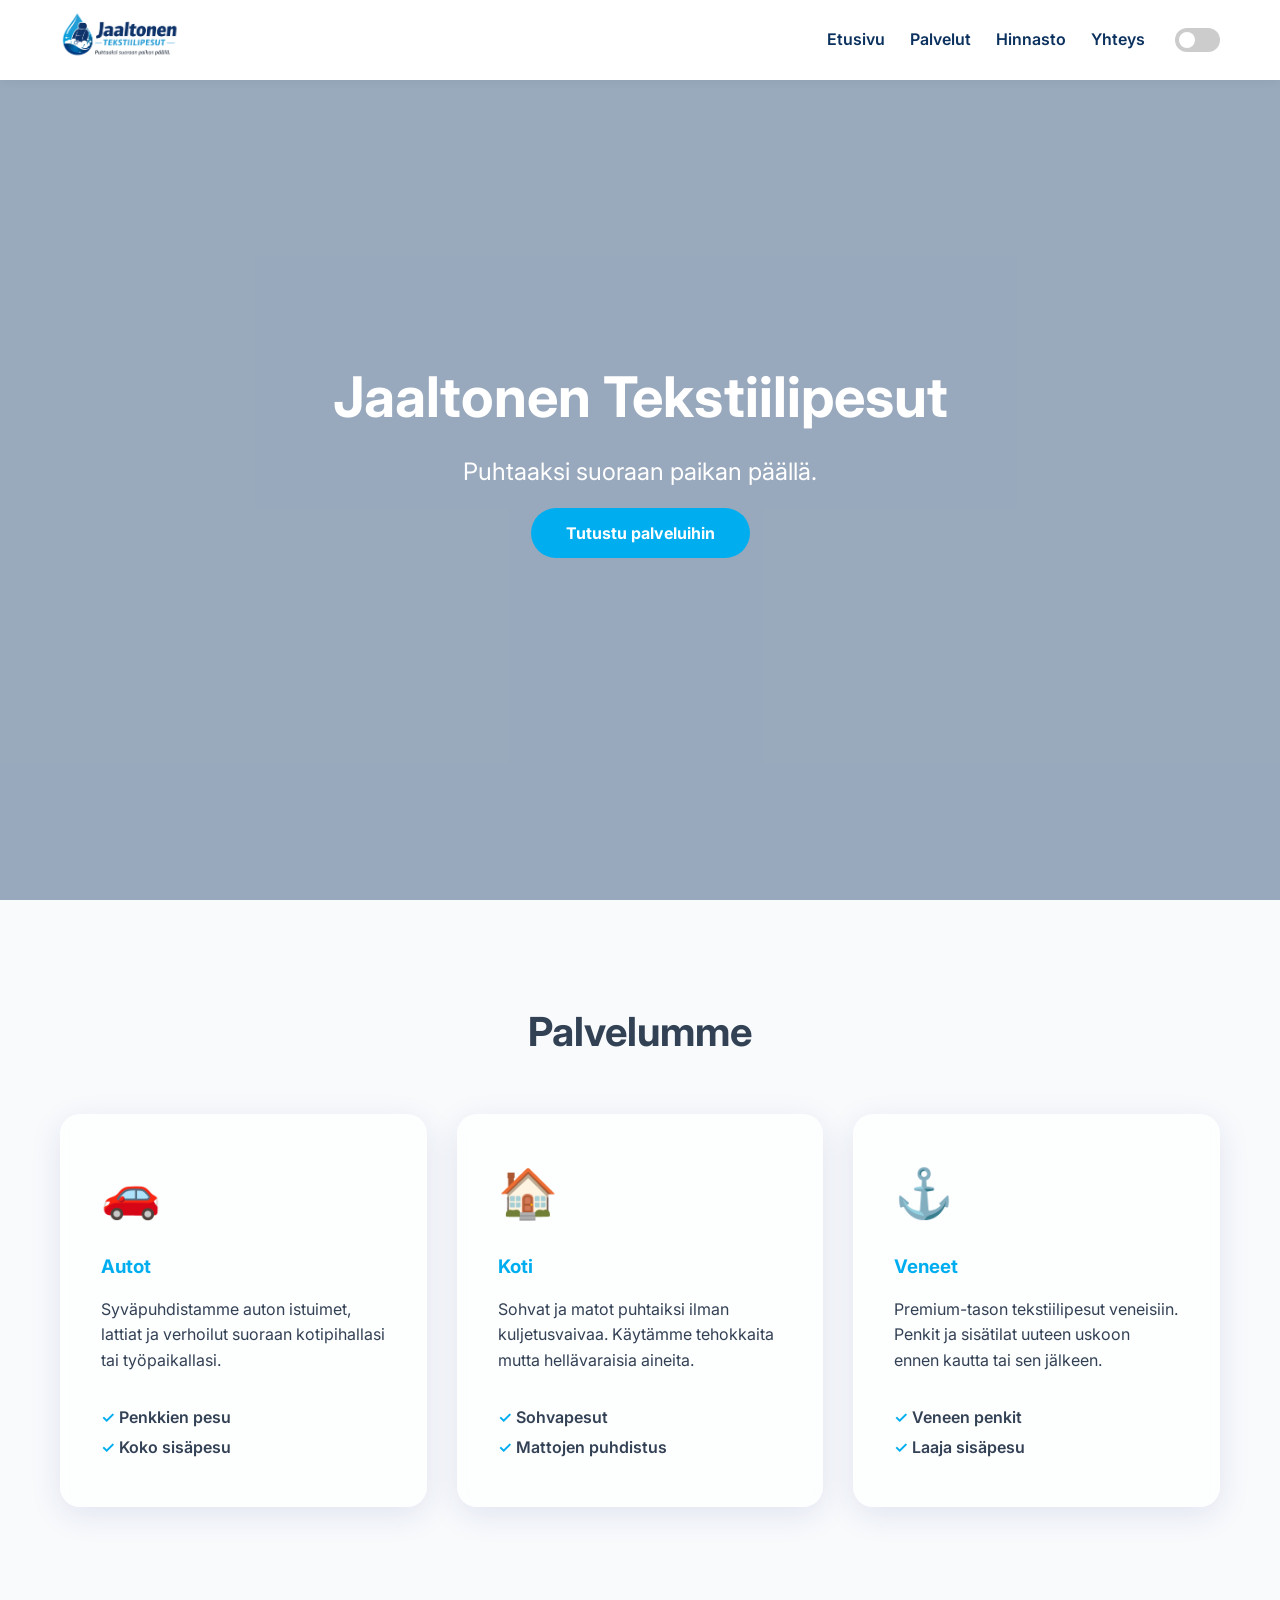
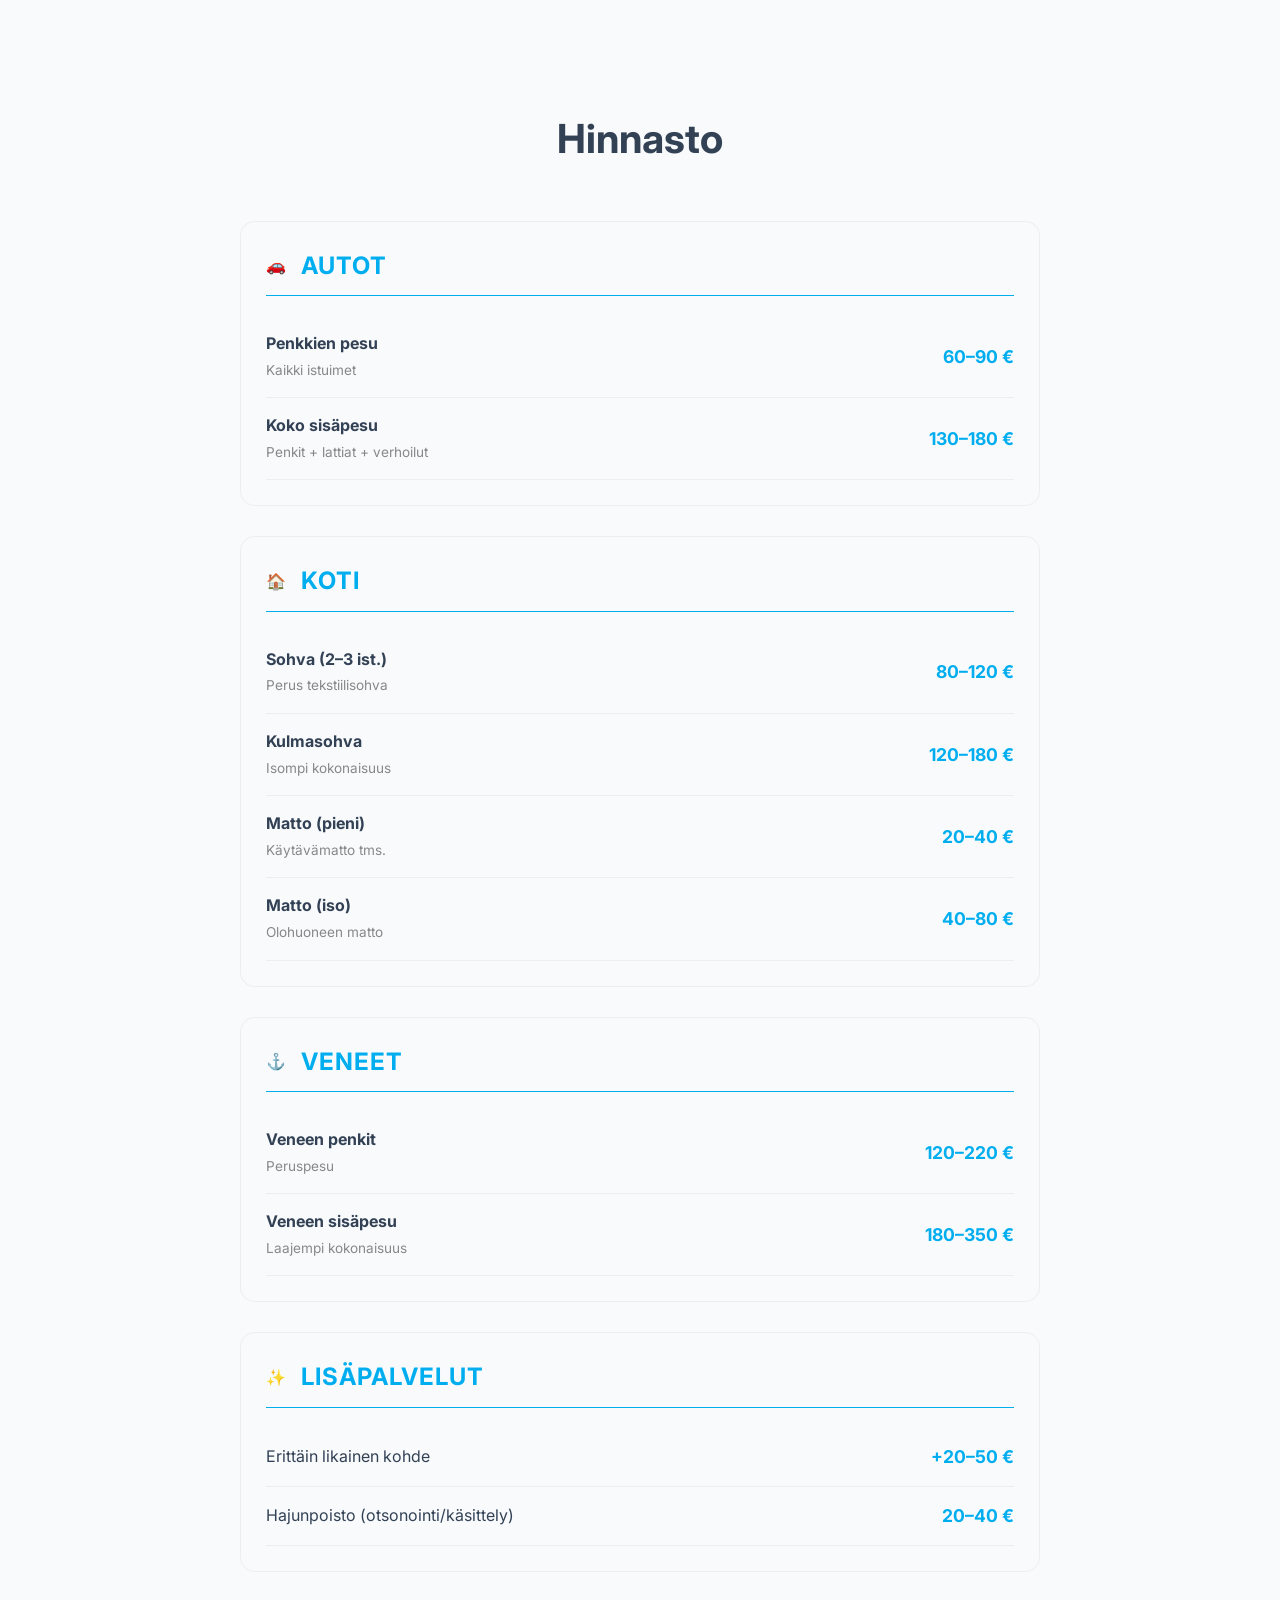
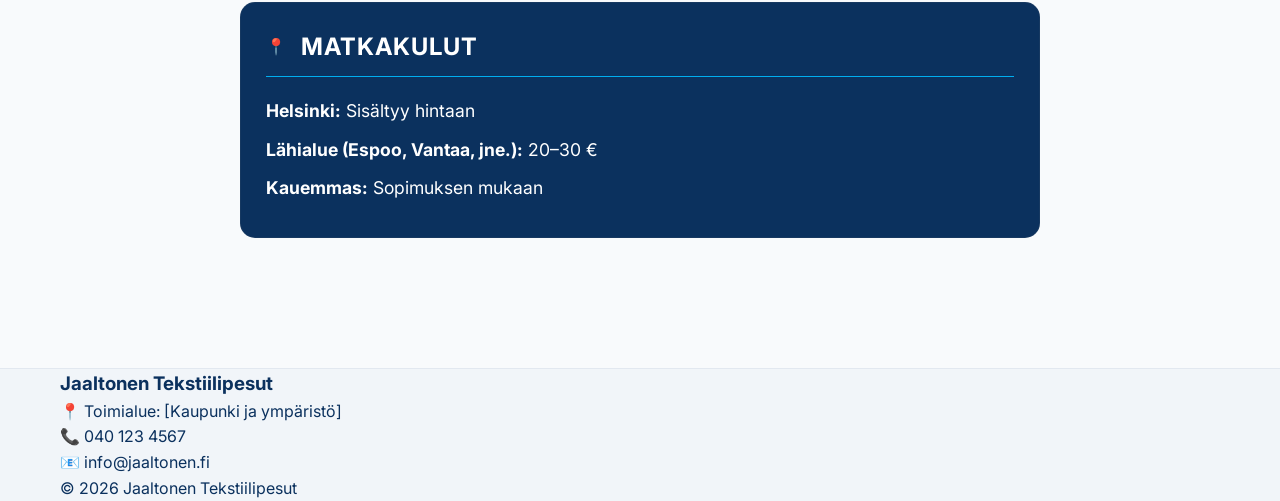
==== index.html @ d3b3a336 "First commit" ====
<!DOCTYPE html>
<html lang="fi">
<head>
    <meta charset="UTF-8">
    <meta name="viewport" content="width=device-width, initial-scale=1.0">
    <title>Jaaltonen Tekstiilipesut</title>
    <link rel="stylesheet" href="styles.css">
    <link id="theme-link" rel="stylesheet" href="light.css">
    <link href="https://fonts.googleapis.com/css2?family=Inter:wght@300;400;600;700&display=swap" rel="stylesheet">
</head>
<body>

    <header id="main-header">
        <nav class="container">
            <div class="logo">
                <img src="img/logo.png" alt="Logo">
            </div>
            
            <div class="nav-right">
                <ul class="nav-links" id="nav-menu">
                    <li><a href="#etusivu">Etusivu</a></li>
                    <li><a href="#palvelut">Palvelut</a></li>
                    <li><a href="#hinnasto">Hinnasto</a></li>
                    <li><a href="#yhteys">Yhteys</a></li>
                </ul>

                <div class="theme-switch-wrapper">
                    <label class="theme-switch" for="checkbox">
                        <input type="checkbox" id="checkbox" />
                        <div class="slider round"></div>
                    </label>
                </div>

                <div class="hamburger" id="hamburger">
                    <span></span>
                    <span></span>
                    <span></span>
                </div>
            </div>
        </nav>
    </header>

    <section id="etusivu" class="hero">
        <div class="hero-mask"></div>
        <div class="container hero-content">
            <h1>Jaaltonen Tekstiilipesut</h1>
            <p>Puhtaaksi suoraan paikan päällä.</p>
            <a href="#palvelut" class="cta-button">Tutustu palveluihin</a>
        </div>
    </section>

    <section id="palvelut" class="section-padding">
        <div class="container">
            <h2 class="section-title">Palvelumme</h2>
            <div class="card-grid">
                <div class="glass-card">
                    <div class="card-icon">🚗</div>
                    <h3>Autot</h3>
                    <p>Syväpuhdistamme auton istuimet, lattiat ja verhoilut suoraan kotipihallasi tai työpaikallasi.</p>
                    <ul class="card-list">
                        <li>Penkkien pesu</li>
                        <li>Koko sisäpesu</li>
                    </ul>
                </div>
                <div class="glass-card">
                    <div class="card-icon">🏠</div>
                    <h3>Koti</h3>
                    <p>Sohvat ja matot puhtaiksi ilman kuljetusvaivaa. Käytämme tehokkaita mutta hellävaraisia aineita.</p>
                    <ul class="card-list">
                        <li>Sohvapesut</li>
                        <li>Mattojen puhdistus</li>
                    </ul>
                </div>
                <div class="glass-card">
                    <div class="card-icon">⚓</div>
                    <h3>Veneet</h3>
                    <p>Premium-tason tekstiilipesut veneisiin. Penkit ja sisätilat uuteen uskoon ennen kautta tai sen jälkeen.</p>
                    <ul class="card-list">
                        <li>Veneen penkit</li>
                        <li>Laaja sisäpesu</li>
                    </ul>
                </div>
            </div>
        </div>
    </section>

    <section id="hinnasto" class="section-padding">
        <div class="container">
            <h2 class="section-title">Hinnasto</h2>
            
            <div class="price-list-vertical">
                
                <div class="price-section">
                    <div class="price-header">
                        <span class="icon">🚗</span>
                        <h3>Autot</h3>
                    </div>
                    <table class="full-width-table">
                        <tr>
                            <td><strong>Penkkien pesu</strong><br><small>Kaikki istuimet</small></td>
                            <td class="price">60–90 €</td>
                        </tr>
                        <tr>
                            <td><strong>Koko sisäpesu</strong><br><small>Penkit + lattiat + verhoilut</small></td>
                            <td class="price">130–180 €</td>
                        </tr>
                    </table>
                </div>

                <div class="price-section">
                    <div class="price-header">
                        <span class="icon">🏠</span>
                        <h3>Koti</h3>
                    </div>
                    <table class="full-width-table">
                        <tr>
                            <td><strong>Sohva (2–3 ist.)</strong><br><small>Perus tekstiilisohva</small></td>
                            <td class="price">80–120 €</td>
                        </tr>
                        <tr>
                            <td><strong>Kulmasohva</strong><br><small>Isompi kokonaisuus</small></td>
                            <td class="price">120–180 €</td>
                        </tr>
                        <tr>
                            <td><strong>Matto (pieni)</strong><br><small>Käytävämatto tms.</small></td>
                            <td class="price">20–40 €</td>
                        </tr>
                        <tr>
                            <td><strong>Matto (iso)</strong><br><small>Olohuoneen matto</small></td>
                            <td class="price">40–80 €</td>
                        </tr>
                    </table>
                </div>

                <div class="price-section">
                    <div class="price-header">
                        <span class="icon">⚓</span>
                        <h3>Veneet</h3>
                    </div>
                    <table class="full-width-table">
                        <tr>
                            <td><strong>Veneen penkit</strong><br><small>Peruspesu</small></td>
                            <td class="price">120–220 €</td>
                        </tr>
                        <tr>
                            <td><strong>Veneen sisäpesu</strong><br><small>Laajempi kokonaisuus</small></td>
                            <td class="price">180–350 €</td>
                        </tr>
                    </table>
                </div>

                <div class="price-section secondary">
                    <div class="price-header">
                        <span class="icon">✨</span>
                        <h3>Lisäpalvelut</h3>
                    </div>
                    <table class="full-width-table">
                        <tr>
                            <td>Erittäin likainen kohde</td>
                            <td class="price">+20–50 €</td>
                        </tr>
                        <tr>
                            <td>Hajunpoisto (otsonointi/käsittely)</td>
                            <td class="price">20–40 €</td>
                        </tr>
                    </table>
                </div>

                <div class="price-section travel-section">
                    <div class="price-header">
                        <span class="icon">📍</span>
                        <h3>Matkakulut</h3>
                    </div>
                    <div class="travel-details">
                        <p><strong>Helsinki:</strong> Sisältyy hintaan</p>
                        <p><strong>Lähialue (Espoo, Vantaa, jne.):</strong> 20–30 €</p>
                        <p><strong>Kauemmas:</strong> Sopimuksen mukaan</p>
                    </div>
                </div>

            </div>
        </div>
    </section>

    <footer id="yhteys">
        <div class="container footer-content">
            <div class="contact-info">
                <h3>Jaaltonen Tekstiilipesut</h3>
                <p>📍 Toimialue: [Kaupunki ja ympäristö]</p>
                <p>📞 040 123 4567</p>
                <p>📧 info@jaaltonen.fi</p>
            </div>
            <p class="copyright">&copy; 2026 Jaaltonen Tekstiilipesut</p>
        </div>
    </footer>

    <script src="script.js"></script>
</body>
</html>
---- styles.css ----
/* Perusasetukset */
:root {
    --primary-blue: #0b315e;
    --accent-blue: #00aeef;
    --transition: all 0.3s ease;
}

* { margin: 0; padding: 0; box-sizing: border-box; }
html { scroll-behavior: smooth; }
body { font-family: 'Inter', sans-serif; line-height: 1.6; }
.container { max-width: 1200px; margin: 0 auto; padding: 0 20px; }
.section-padding { padding: 100px 0; }
.section-title { text-align: center; font-size: 2.5rem; margin-bottom: 50px; }

/* Header & Nav */
header {
    height: 80px;
    width: 100%;
    position: fixed;
    top: 0;
    left: 0;
    z-index: 1000;
    display: flex;
    align-items: center;
    transition: var(--transition);
}

nav { display: flex; justify-content: space-between; align-items: center; width: 100%; }
.logo img { height: 50px; width: auto; }
.nav-right { display: flex; align-items: center; }

.nav-links { display: flex; list-style: none; margin-right: 30px; }
.nav-links li { margin-left: 25px; }
.nav-links a { text-decoration: none; font-weight: 600; transition: var(--transition); }

/* Hero */
.hero {
    height: 100vh;
    background: url('https://images.unsplash.com/photo-1527515637462-cff94eecc1ac?q=80&w=2070') no-repeat center center/cover;
    display: flex;
    align-items: center;
    justify-content: center;
    position: relative;
    color: white;
    text-align: center;
}

.hero-mask {
    position: absolute; top: 0; left: 0; width: 100%; height: 100%;
    background: rgba(11, 49, 94, 0.4); /* Kevyt sininen maski */
}

.hero-content { position: relative; z-index: 2; }
.hero-content h1 { font-size: 3.5rem; margin-bottom: 10px; }
.hero-content p { font-size: 1.5rem; margin-bottom: 30px; }

.cta-button {
    background: var(--accent-blue);
    color: white;
    padding: 15px 35px;
    text-decoration: none;
    border-radius: 50px;
    font-weight: bold;
    transition: var(--transition);
}

/* Palvelukortit (Lasi-efekti) */
.card-grid {
    display: grid;
    grid-template-columns: repeat(auto-fit, minmax(300px, 1fr));
    gap: 30px;
}

.glass-card {
    padding: 40px;
    border-radius: 20px;
    backdrop-filter: blur(10px);
    -webkit-backdrop-filter: blur(10px);
    border: 1px solid rgba(255, 255, 255, 0.2);
    transition: transform 0.3s ease;
}

.glass-card:hover { transform: translateY(-10px); }
.glass-card h3 { margin-bottom: 15px; color: var(--accent-blue); }

/* Palvelukorttien hienosäätö */
.card-icon {
    font-size: 3rem;
    margin-bottom: 20px;
}

.card-list {
    list-style: none;
    margin-top: 15px;
    padding-top: 15px;
    border-top: 1px solid rgba(255, 255, 255, 0.1);
}

.card-list li {
    font-weight: 600;
    margin-bottom: 5px;
}

.card-list li::before {
    content: "✓ ";
    color: var(--accent-blue);
}

/* Hinnasto */
.table-container { overflow-x: auto; }
.price-table { width: 100%; border-collapse: collapse; margin-top: 20px; }
.price-table th, .price-table td { padding: 20px; text-align: left; border-bottom: 1px solid rgba(0,0,0,0.1); }

/* Hinnaston pystysuuntainen asettelu */
.price-list-vertical {
    max-width: 800px; /* Pidetään lista sopivan kapeana lukemista varten */
    margin: 0 auto;
}

.price-section {
    background: rgba(255, 255, 255, 0.03);
    border-radius: 15px;
    padding: 25px;
    margin-bottom: 30px;
    border: 1px solid rgba(128, 128, 128, 0.1);
}

.price-header {
    display: flex;
    align-items: center;
    gap: 15px;
    margin-bottom: 20px;
    border-bottom: 1px solid var(--accent-blue);
    padding-bottom: 10px;
}

.price-header h3 {
    font-size: 1.5rem;
    color: var(--accent-blue);
    text-transform: uppercase;
    letter-spacing: 1px;
}

.full-width-table {
    width: 100%;
    border-collapse: collapse;
}

.full-width-table td {
    padding: 15px 0;
    border-bottom: 1px solid rgba(128, 128, 128, 0.1);
}

.full-width-table td small {
    color: #888;
    font-size: 0.85rem;
}

.price {
    text-align: right;
    font-weight: 700;
    font-size: 1.1rem;
    white-space: nowrap;
    color: var(--accent-blue);
}

/* Erityishuomiot */
.travel-section {
    background: var(--primary-blue);
    color: white;
}

.travel-section h3 {
    color: white;
    border-bottom-color: white;
}

.travel-details p {
    margin: 10px 0;
    font-size: 1.1rem;
}

/* Teemakohtaiset korjaukset dark.css/light.css varten */
/* Varmista että vaaleassa teemassa teksti on tummaa */

/* Matkakulut boxi */
.travel-costs {
    background: var(--primary-blue);
    color: white;
    padding: 30px;
    border-radius: 15px;
    text-align: center;
}

.travel-grid {
    display: flex;
    justify-content: center;
    gap: 40px;
    flex-wrap: wrap;
    margin-top: 20px;
}

.travel-item {
    background: rgba(255, 255, 255, 0.1);
    padding: 10px 20px;
    border-radius: 50px;
    font-size: 0.9rem;
}

/* Theme Switcher (Liukunappi) */
.theme-switch-wrapper { display: flex; align-items: center; }
.theme-switch { display: inline-block; height: 24px; position: relative; width: 45px; }
.theme-switch input { display: none; }
.slider { background-color: #ccc; bottom: 0; cursor: pointer; left: 0; position: absolute; right: 0; top: 0; transition: .4s; border-radius: 34px; }
.slider:before { background-color: #fff; bottom: 4px; content: ""; height: 16px; left: 4px; position: absolute; transition: .4s; width: 16px; border-radius: 50%; }
input:checked + .slider { background-color: var(--accent-blue); }
input:checked + .slider:before { transform: translateX(21px); }

/* Mobiili */
.hamburger { display: none; cursor: pointer; flex-direction: column; gap: 6px; }
.hamburger span { width: 30px; height: 3px; background: currentColor; border-radius: 10px; }

@media (max-width: 768px) {
    .hamburger { display: flex; }
    .nav-links {
        position: fixed; top: 80px; left: -100%; flex-direction: column;
        width: 100%; height: calc(100vh - 80px); text-align: center;
        padding-top: 50px; transition: 0.4s;
    }
    .nav-links.active { left: 0; }
    .nav-links li { margin: 20px 0; }
}

/* Responsiivisuus taulukolle */
@media (max-width: 480px) {
    .price-table td {
        font-size: 0.85rem;
        padding: 10px 5px;
    }
}
---- light.css ----
header { background-color: #ffffff; box-shadow: 0 2px 10px rgba(0,0,0,0.05); }
.nav-links a { color: #0b315e; }
body { background-color: #f8fafc; color: #334155; }
.glass-card { background: rgba(255, 255, 255, 0.7); box-shadow: 0 8px 32px rgba(31, 38, 135, 0.1); }
.price-table th { background-color: #0b315e; color: white; }
footer { background: #f1f5f9; color: #0b315e; border-top: 1px solid #e2e8f0; }
@media (max-width: 768px) { .nav-links { background: #ffffff; } }
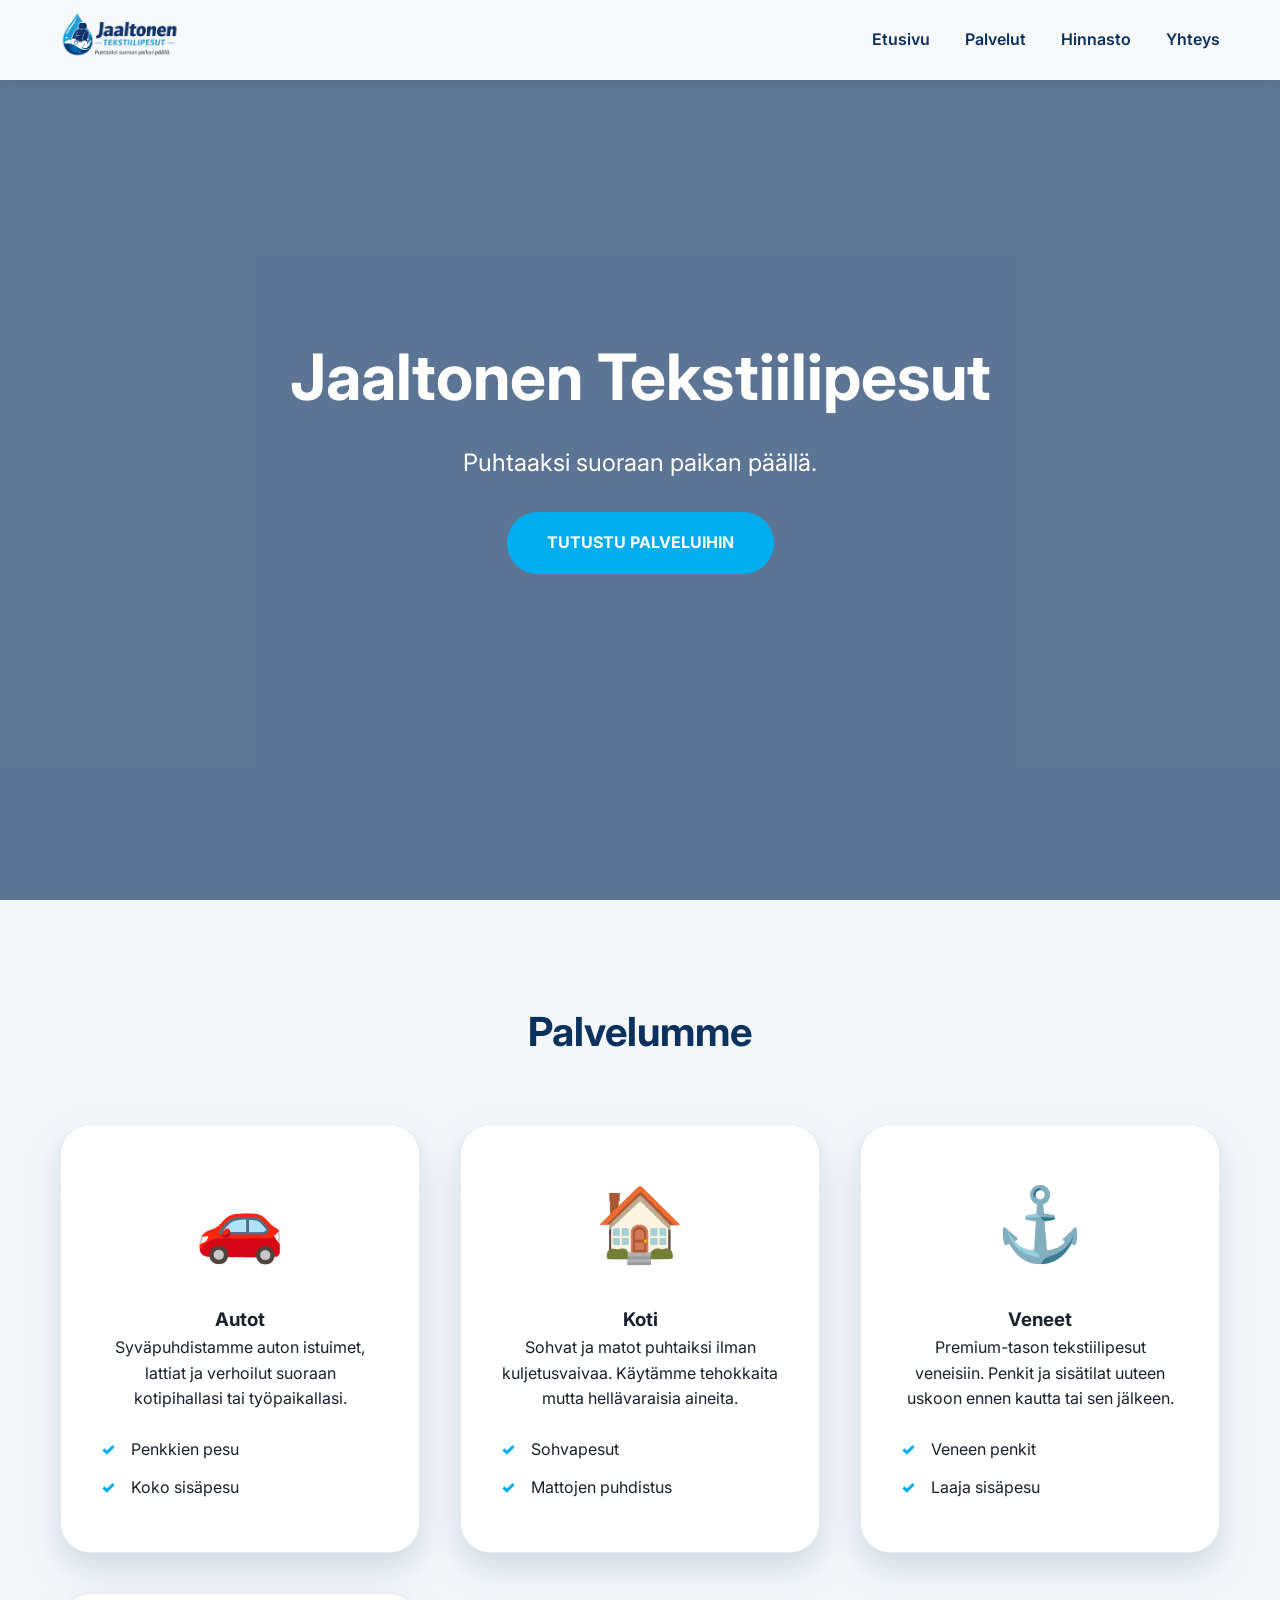
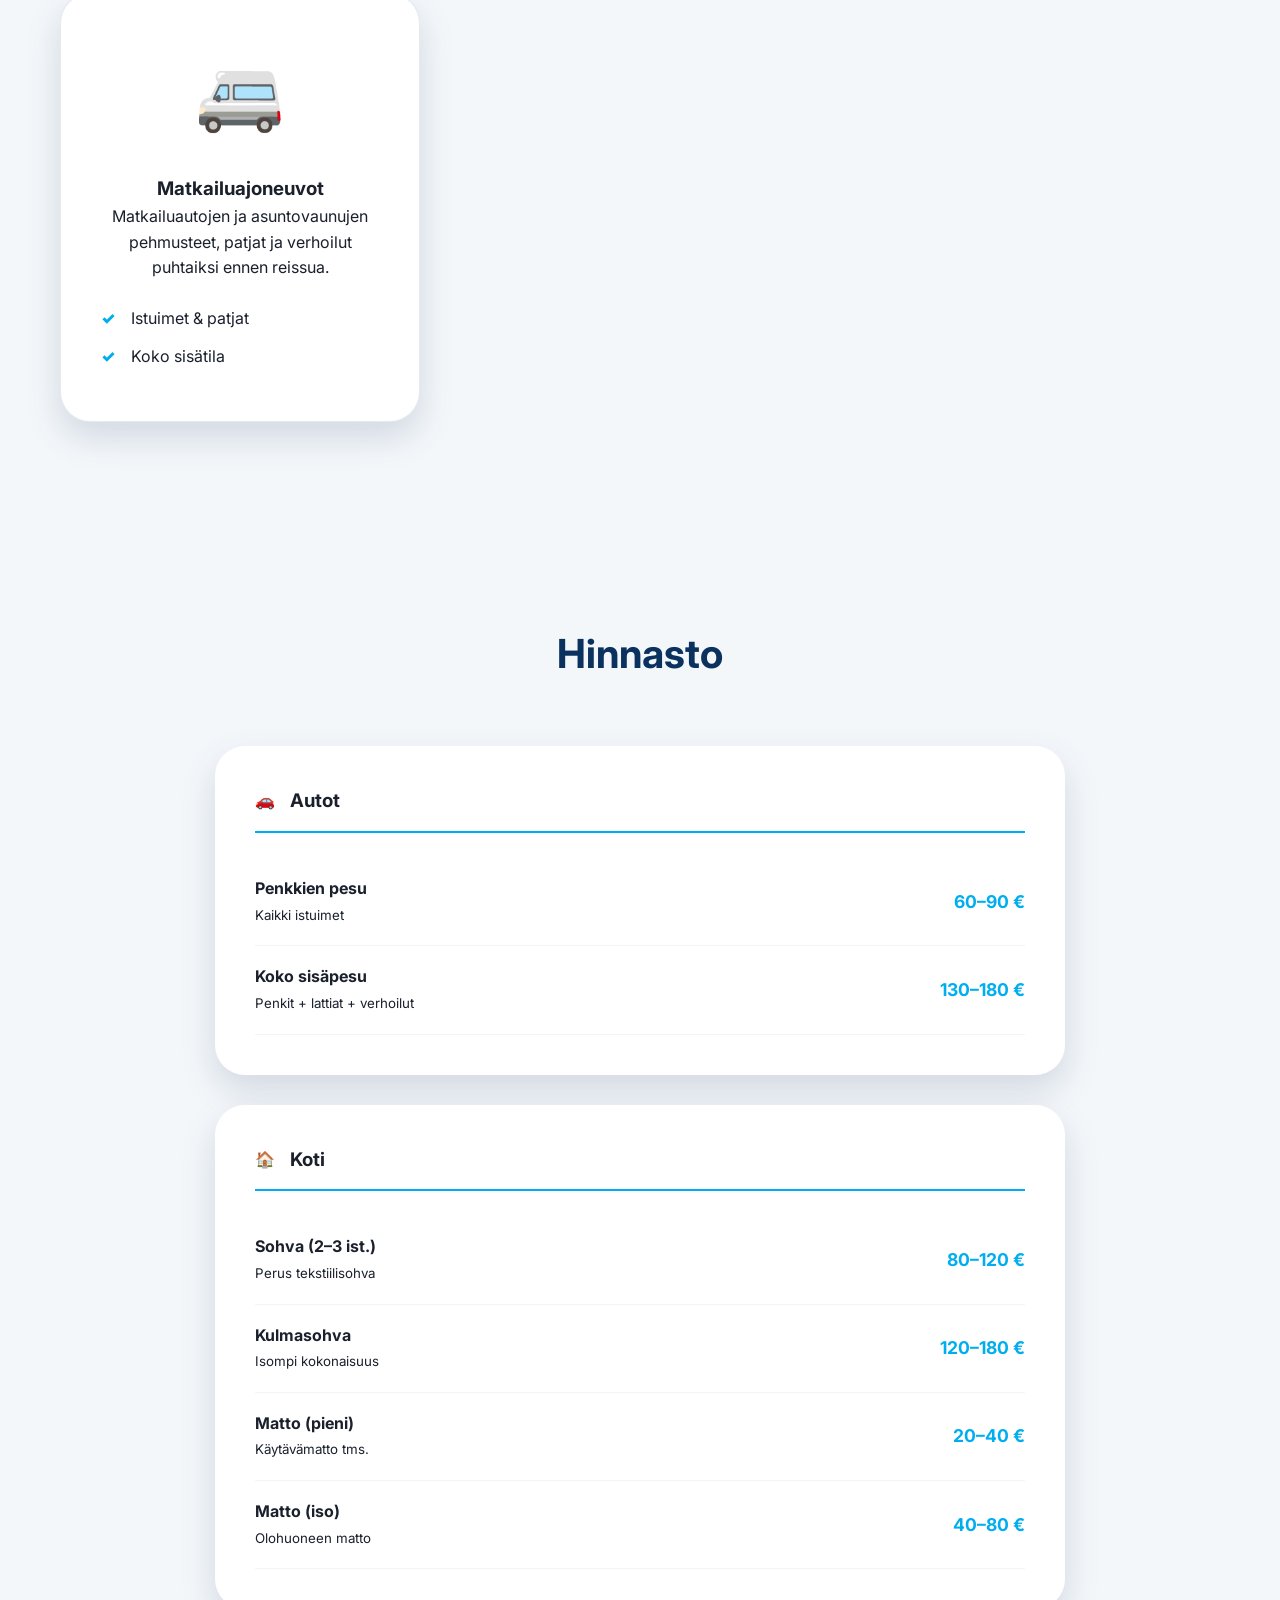
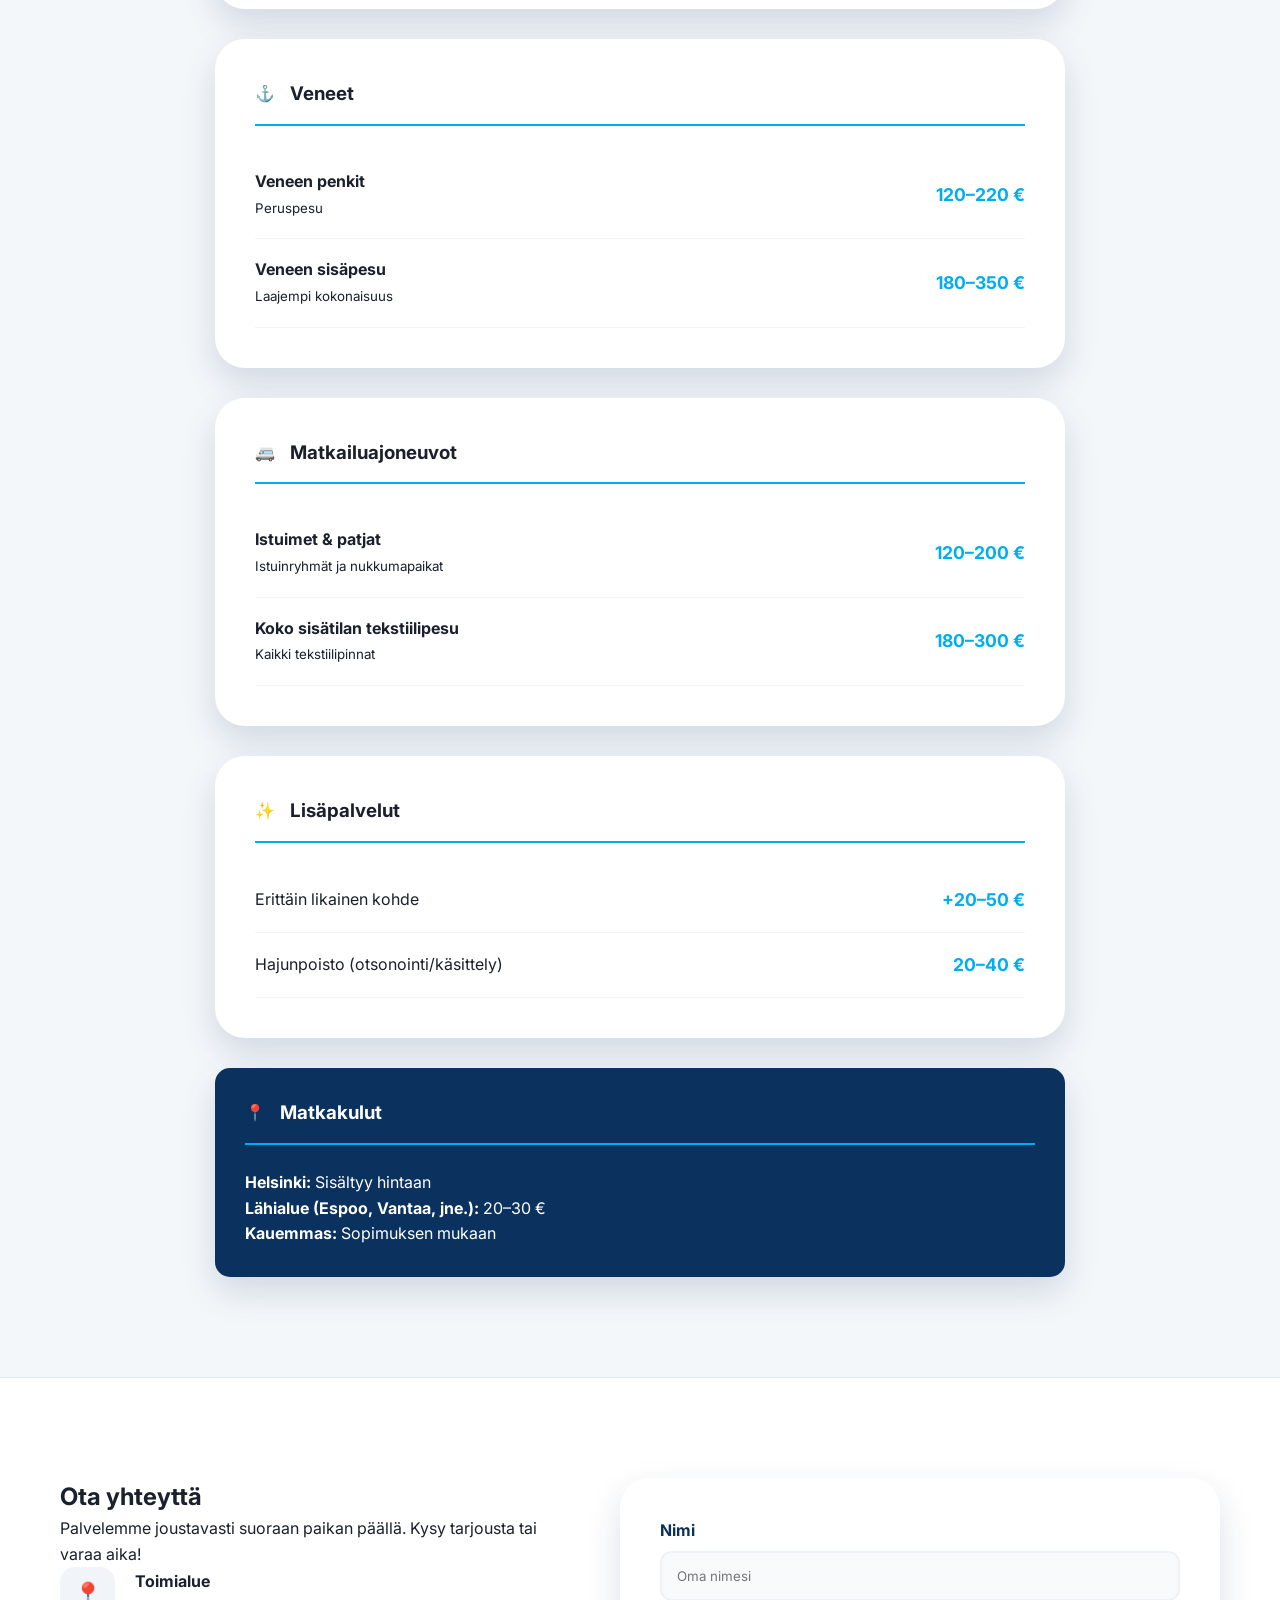
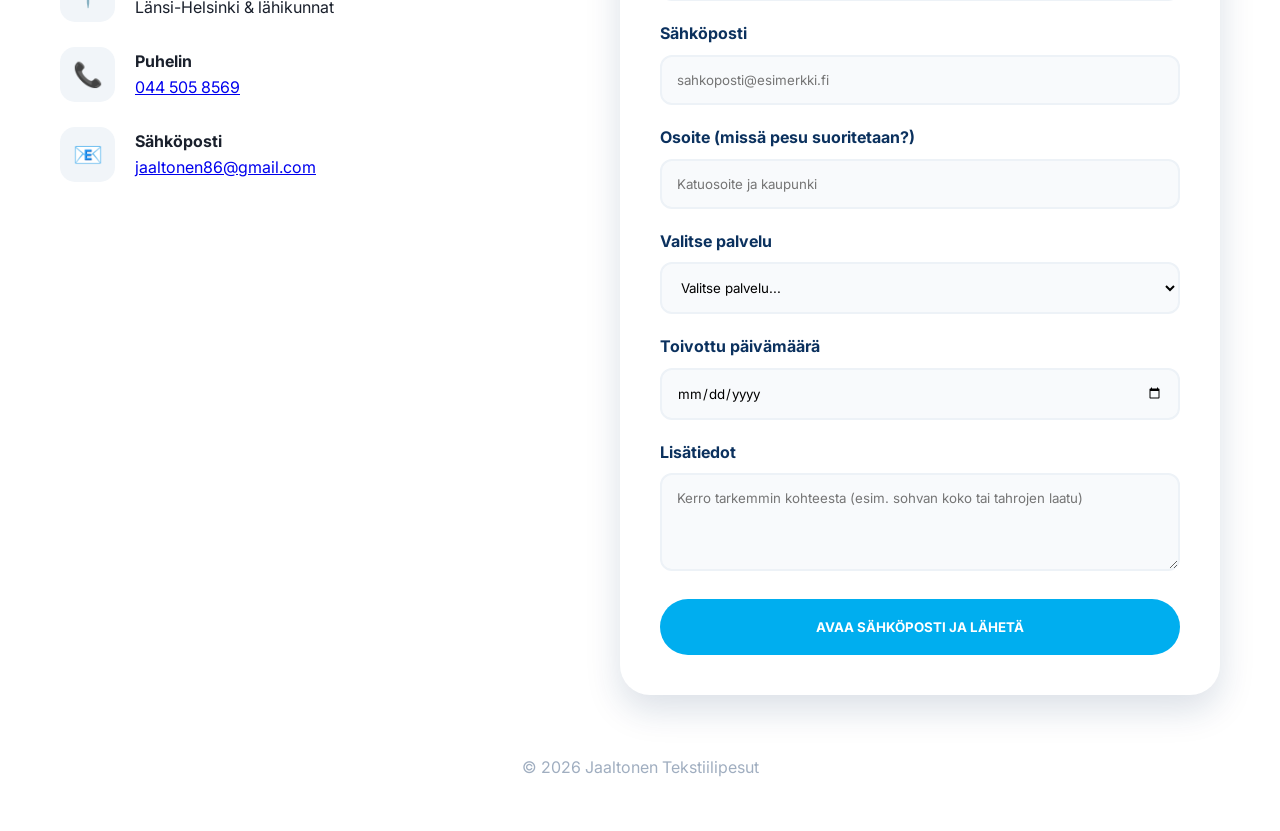
==== commit df324c25: "Second push" ====
--- a/index.html
+++ b/index.html
@@ -24,12 +24,12 @@
                     <li><a href="#yhteys">Yhteys</a></li>
                 </ul>
 
-                <div class="theme-switch-wrapper">
+                <!-- <div class="theme-switch-wrapper">
                     <label class="theme-switch" for="checkbox">
                         <input type="checkbox" id="checkbox" />
                         <div class="slider round"></div>
                     </label>
-                </div>
+                </div> -->
 
                 <div class="hamburger" id="hamburger">
                     <span></span>
@@ -80,6 +80,15 @@
                         <li>Laaja sisäpesu</li>
                     </ul>
                 </div>
+                <div class="glass-card">
+                    <div class="card-icon">🚐</div>
+                    <h3>Matkailuajoneuvot</h3>
+                    <p>Matkailuautojen ja asuntovaunujen pehmusteet, patjat ja verhoilut puhtaiksi ennen reissua.</p>
+                    <ul class="card-list">
+                        <li>Istuimet & patjat</li>
+                        <li>Koko sisätila</li>
+                    </ul>
+                </div>
             </div>
         </div>
     </section>
@@ -90,7 +99,7 @@
             
             <div class="price-list-vertical">
                 
-                <div class="price-section">
+                <div class="price-section glass-section">
                     <div class="price-header">
                         <span class="icon">🚗</span>
                         <h3>Autot</h3>
@@ -107,7 +116,7 @@
                     </table>
                 </div>
 
-                <div class="price-section">
+                <div class="price-section glass-section">
                     <div class="price-header">
                         <span class="icon">🏠</span>
                         <h3>Koti</h3>
@@ -132,7 +141,7 @@
                     </table>
                 </div>
 
-                <div class="price-section">
+                <div class="price-section glass-section">
                     <div class="price-header">
                         <span class="icon">⚓</span>
                         <h3>Veneet</h3>
@@ -149,7 +158,24 @@
                     </table>
                 </div>
 
-                <div class="price-section secondary">
+                <div class="price-section glass-section">
+                    <div class="price-header">
+                        <span class="icon">🚐</span>
+                        <h3>Matkailuajoneuvot</h3>
+                    </div>
+                    <table class="full-width-table">
+                        <tr>
+                            <td><strong>Istuimet & patjat</strong><br><small>Istuinryhmät ja nukkumapaikat</small></td>
+                            <td class="price">120–200 €</td>
+                        </tr>
+                        <tr>
+                            <td><strong>Koko sisätilan tekstiilipesu</strong><br><small>Kaikki tekstiilipinnat</small></td>
+                            <td class="price">180–300 €</td>
+                        </tr>
+                    </table>
+                </div>
+
+                <div class="price-section glass-section">
                     <div class="price-header">
                         <span class="icon">✨</span>
                         <h3>Lisäpalvelut</h3>
@@ -166,7 +192,7 @@
                     </table>
                 </div>
 
-                <div class="price-section travel-section">
+                <div class="price-section travel-section glass-section">
                     <div class="price-header">
                         <span class="icon">📍</span>
                         <h3>Matkakulut</h3>
@@ -183,14 +209,77 @@
     </section>
 
     <footer id="yhteys">
-        <div class="container footer-content">
-            <div class="contact-info">
-                <h3>Jaaltonen Tekstiilipesut</h3>
-                <p>📍 Toimialue: [Kaupunki ja ympäristö]</p>
-                <p>📞 040 123 4567</p>
-                <p>📧 info@jaaltonen.fi</p>
-            </div>
-            <p class="copyright">&copy; 2026 Jaaltonen Tekstiilipesut</p>
+        <div class="container footer-grid">
+            
+            <div class="footer-info">
+                <h2>Ota yhteyttä</h2>
+                <p class="footer-description">Palvelemme joustavasti suoraan paikan päällä. Kysy tarjousta tai varaa aika!</p>
+                
+                <div class="contact-details">
+                    <div class="contact-item">
+                        <span class="icon">📍</span>
+                        <div>
+                            <strong>Toimialue</strong>
+                            <p>Länsi-Helsinki & lähikunnat</p>
+                        </div>
+                    </div>
+                    <div class="contact-item">
+                        <span class="icon">📞</span>
+                        <div>
+                            <strong>Puhelin</strong>
+                            <p><a href="tel:+358445058569">044 505 8569</a></p>
+                        </div>
+                    </div>
+                    <div class="contact-item">
+                        <span class="icon">📧</span>
+                        <div>
+                            <strong>Sähköposti</strong>
+                            <p><a href="mailto:jaaltonen86@gmail.com">jaaltonen86@gmail.com</a></p>
+                        </div>
+                    </div>
+                </div>
+            </div>
+
+            <div class="footer-form">
+                <form id="contact-form" class="glass-section">
+                    <div class="form-group">
+                        <label for="name">Nimi</label>
+                        <input type="text" id="name" required placeholder="Oma nimesi">
+                    </div>
+                    <div class="form-group">
+                        <label for="email">Sähköposti</label>
+                        <input type="email" id="email" required placeholder="sahkoposti@esimerkki.fi">
+                    </div>
+                    <div class="form-group">
+                        <label for="address">Osoite (missä pesu suoritetaan?)</label>
+                        <input type="text" id="address" required placeholder="Katuosoite ja kaupunki">
+                    </div>
+                    <div class="form-group">
+                        <label for="service">Valitse palvelu</label>
+                        <select id="service" required>
+                            <option value="" disabled selected>Valitse palvelu...</option>
+                            <option value="Auto">Auto (Penkit / Sisäpesu)</option>
+                            <option value="Koti">Koti (Sohva / Matot)</option>
+                            <option value="Vene">Vene (Penkit / Sisäpesu)</option>
+                            <option value="Matkailuajoneuvo">Matkailuajoneuvo</option>
+                            <option value="Muu">Muu / Useampi kohde</option>
+                        </select>
+                    </div>
+                    <div class="form-group">
+                        <label for="date">Toivottu päivämäärä</label>
+                        <input type="date" id="date">
+                    </div>
+                    <div class="form-group">
+                        <label for="message">Lisätiedot</label>
+                        <textarea id="message" rows="4" placeholder="Kerro tarkemmin kohteesta (esim. sohvan koko tai tahrojen laatu)"></textarea>
+                    </div>
+                    <button type="submit" class="cta-button submit-btn">Avaa sähköposti ja lähetä</button>
+                </form>
+            </div>
+
+        </div>
+        <div class="footer-bottom">
+            <p>&copy; 2026 Jaaltonen Tekstiilipesut</p>
         </div>
     </footer>
 
--- a/styles.css
+++ b/styles.css
@@ -1,240 +1,270 @@
-/* Perusasetukset */
+/* --- PERUSASETUKSET & FONTTI --- */
 :root {
     --primary-blue: #0b315e;
     --accent-blue: #00aeef;
-    --transition: all 0.3s ease;
-}
-
-* { margin: 0; padding: 0; box-sizing: border-box; }
-html { scroll-behavior: smooth; }
-body { font-family: 'Inter', sans-serif; line-height: 1.6; }
-.container { max-width: 1200px; margin: 0 auto; padding: 0 20px; }
-.section-padding { padding: 100px 0; }
-.section-title { text-align: center; font-size: 2.5rem; margin-bottom: 50px; }
-
-/* Header & Nav */
+    --bg-light: #f4f7fa;
+    --white: #ffffff;
+    --text-dark: #1a202c;
+    --transition: all 0.3s cubic-bezier(0.4, 0, 0.2, 1);
+    --shadow: 0 15px 35px rgba(11, 49, 94, 0.1);
+}
+
+html { 
+    scroll-behavior: smooth !important; 
+}
+
+* { 
+    margin: 0; 
+    padding: 0; 
+    box-sizing: border-box; 
+    font-family: 'Inter', sans-serif !important; 
+}
+
+body { 
+    background-color: var(--bg-light); 
+    color: var(--text-dark);
+    line-height: 1.6;
+}
+
+.container { 
+    max-width: 1200px; 
+    margin: 0 auto; 
+    padding: 0 20px; 
+}
+
+section { 
+    padding: 100px 0; 
+}
+
+.section-title {
+    text-align: center;
+    font-size: 2.5rem;
+    color: var(--primary-blue);
+    margin-bottom: 60px;
+    font-weight: 700;
+}
+
+/* --- HEADER & NAV --- */
 header {
-    height: 80px;
+    height: 80px; 
+    width: 100%; 
+    position: fixed; 
+    top: 0; 
+    z-index: 1000;
+    display: flex; 
+    align-items: center; 
+    background: rgba(255, 255, 255, 0.95);
+    backdrop-filter: blur(10px);
+    box-shadow: 0 2px 15px rgba(0,0,0,0.05);
+}
+
+nav { 
+    display: flex; 
+    justify-content: space-between; 
+    align-items: center; 
+    width: 100%; 
+}
+
+.logo img { 
+    height: 50px; 
+}
+
+.nav-links { 
+    display: flex; 
+    list-style: none; 
+    gap: 35px; 
+}
+
+.nav-links a { 
+    text-decoration: none; 
+    font-weight: 600; 
+    color: var(--primary-blue); 
+}
+
+/* --- HERO-ALUE (KORJATTU) --- */
+.hero {
+    height: 100vh; 
+    position: relative; 
+    display: flex; 
+    align-items: center; 
+    justify-content: center;
+    background: url('https://images.unsplash.com/photo-1527515637462-cff94eecc1ac?q=80&w=2070') center/cover no-repeat;
+    color: var(--white); 
+    text-align: center;
+    margin-top: 0; /* Varmistetaan että alkaa ylhäältä */
+}
+
+.hero-mask { 
+    position: absolute; 
+    inset: 0; 
+    background: rgba(11, 49, 94, 0.65); 
+    z-index: 1;
+}
+
+.hero-content { 
+    position: relative; 
+    z-index: 2; 
+}
+
+.hero-content h1 { 
+    font-size: clamp(2.5rem, 8vw, 4rem); 
+    margin-bottom: 15px; 
+    font-weight: 700;
+}
+
+.hero-content p {
+    font-size: 1.5rem;
+    margin-bottom: 30px;
+}
+
+.cta-button {
+    display: inline-block; 
+    padding: 18px 40px; 
+    background: var(--accent-blue);
+    color: var(--white); 
+    text-decoration: none; 
+    border-radius: 50px; 
+    font-weight: 700;
+    text-transform: uppercase; 
+    transition: var(--transition);
+    border: none;
+    cursor: pointer;
+}
+
+.cta-button:hover { 
+    transform: translateY(-3px); 
+    box-shadow: 0 10px 20px rgba(0,174,239,0.4); 
+}
+
+/* --- PALVELUKORTIT --- */
+.card-grid { 
+    display: grid; 
+    grid-template-columns: repeat(auto-fit, minmax(280px, 1fr)); 
+    gap: 40px; 
+}
+
+.glass-card {
+    padding: 40px; 
+    border-radius: 30px; 
+    background: var(--white);
+    border: 1px solid rgba(11, 49, 94, 0.1); 
+    box-shadow: var(--shadow);
+    transition: var(--transition);
+    text-align: center;
+    display: flex;
+    flex-direction: column;
+    align-items: center;
+}
+
+.card-icon { 
+    font-size: 4.5rem !important; 
+    margin-bottom: 25px; 
+    display: block;
+}
+
+.card-list { 
+    list-style: none; 
+    margin-top: 25px; 
+    text-align: left; 
     width: 100%;
-    position: fixed;
-    top: 0;
-    left: 0;
-    z-index: 1000;
-    display: flex;
-    align-items: center;
-    transition: var(--transition);
-}
-
-nav { display: flex; justify-content: space-between; align-items: center; width: 100%; }
-.logo img { height: 50px; width: auto; }
-.nav-right { display: flex; align-items: center; }
-
-.nav-links { display: flex; list-style: none; margin-right: 30px; }
-.nav-links li { margin-left: 25px; }
-.nav-links a { text-decoration: none; font-weight: 600; transition: var(--transition); }
-
-/* Hero */
-.hero {
-    height: 100vh;
-    background: url('https://images.unsplash.com/photo-1527515637462-cff94eecc1ac?q=80&w=2070') no-repeat center center/cover;
-    display: flex;
-    align-items: center;
-    justify-content: center;
-    position: relative;
-    color: white;
-    text-align: center;
-}
-
-.hero-mask {
-    position: absolute; top: 0; left: 0; width: 100%; height: 100%;
-    background: rgba(11, 49, 94, 0.4); /* Kevyt sininen maski */
-}
-
-.hero-content { position: relative; z-index: 2; }
-.hero-content h1 { font-size: 3.5rem; margin-bottom: 10px; }
-.hero-content p { font-size: 1.5rem; margin-bottom: 30px; }
-
-.cta-button {
-    background: var(--accent-blue);
-    color: white;
-    padding: 15px 35px;
-    text-decoration: none;
-    border-radius: 50px;
-    font-weight: bold;
-    transition: var(--transition);
-}
-
-/* Palvelukortit (Lasi-efekti) */
-.card-grid {
-    display: grid;
-    grid-template-columns: repeat(auto-fit, minmax(300px, 1fr));
-    gap: 30px;
-}
-
-.glass-card {
+}
+
+.card-list li { 
+    position: relative; 
+    padding-left: 30px; 
+    margin-bottom: 12px; 
+}
+
+.card-list li::before { 
+    content: "✓"; 
+    position: absolute; 
+    left: 0; 
+    color: var(--accent-blue); 
+    font-weight: 900; 
+}
+
+/* --- HINNASTO --- */
+.price-list-vertical { 
+    max-width: 850px; 
+    margin: 0 auto; 
+    display: flex; 
+    flex-direction: column; 
+    gap: 30px; 
+}
+
+.glass-section {
     padding: 40px;
-    border-radius: 20px;
-    backdrop-filter: blur(10px);
-    -webkit-backdrop-filter: blur(10px);
-    border: 1px solid rgba(255, 255, 255, 0.2);
-    transition: transform 0.3s ease;
-}
-
-.glass-card:hover { transform: translateY(-10px); }
-.glass-card h3 { margin-bottom: 15px; color: var(--accent-blue); }
-
-/* Palvelukorttien hienosäätö */
-.card-icon {
-    font-size: 3rem;
-    margin-bottom: 20px;
-}
-
-.card-list {
-    list-style: none;
-    margin-top: 15px;
-    padding-top: 15px;
-    border-top: 1px solid rgba(255, 255, 255, 0.1);
-}
-
-.card-list li {
-    font-weight: 600;
-    margin-bottom: 5px;
-}
-
-.card-list li::before {
-    content: "✓ ";
-    color: var(--accent-blue);
-}
-
-/* Hinnasto */
-.table-container { overflow-x: auto; }
-.price-table { width: 100%; border-collapse: collapse; margin-top: 20px; }
-.price-table th, .price-table td { padding: 20px; text-align: left; border-bottom: 1px solid rgba(0,0,0,0.1); }
-
-/* Hinnaston pystysuuntainen asettelu */
-.price-list-vertical {
-    max-width: 800px; /* Pidetään lista sopivan kapeana lukemista varten */
-    margin: 0 auto;
-}
-
-.price-section {
-    background: rgba(255, 255, 255, 0.03);
-    border-radius: 15px;
-    padding: 25px;
-    margin-bottom: 30px;
-    border: 1px solid rgba(128, 128, 128, 0.1);
+    border-radius: 30px;
+    background: var(--white);
+    box-shadow: var(--shadow);
 }
 
 .price-header {
     display: flex;
     align-items: center;
     gap: 15px;
-    margin-bottom: 20px;
-    border-bottom: 1px solid var(--accent-blue);
-    padding-bottom: 10px;
-}
-
-.price-header h3 {
-    font-size: 1.5rem;
-    color: var(--accent-blue);
-    text-transform: uppercase;
-    letter-spacing: 1px;
-}
-
-.full-width-table {
-    width: 100%;
-    border-collapse: collapse;
-}
-
-.full-width-table td {
-    padding: 15px 0;
-    border-bottom: 1px solid rgba(128, 128, 128, 0.1);
-}
-
-.full-width-table td small {
-    color: #888;
-    font-size: 0.85rem;
-}
-
-.price {
-    text-align: right;
-    font-weight: 700;
-    font-size: 1.1rem;
-    white-space: nowrap;
-    color: var(--accent-blue);
-}
-
-/* Erityishuomiot */
+    margin-bottom: 25px;
+    border-bottom: 2px solid var(--accent-blue);
+    padding-bottom: 15px;
+}
+
+.full-width-table { width: 100%; border-collapse: collapse; }
+.full-width-table td { padding: 18px 0; border-bottom: 1px solid #f1f5f9; }
+.price { text-align: right; font-weight: 700; color: var(--accent-blue); font-size: 1.1rem; }
+
 .travel-section {
-    background: var(--primary-blue);
-    color: white;
-}
-
-.travel-section h3 {
-    color: white;
-    border-bottom-color: white;
-}
-
-.travel-details p {
-    margin: 10px 0;
-    font-size: 1.1rem;
-}
-
-/* Teemakohtaiset korjaukset dark.css/light.css varten */
-/* Varmista että vaaleassa teemassa teksti on tummaa */
-
-/* Matkakulut boxi */
-.travel-costs {
-    background: var(--primary-blue);
-    color: white;
-    padding: 30px;
-    border-radius: 15px;
-    text-align: center;
-}
-
-.travel-grid {
-    display: flex;
+    background: var(--primary-blue) !important;
+    color: var(--white) !important;
+}
+
+/* --- FOOTER & LOMAKE --- */
+footer { 
+    padding: 100px 0 50px; 
+    background: var(--white); 
+    border-top: 1px solid #e2e8f0;
+}
+
+.footer-grid { 
+    display: grid; 
+    grid-template-columns: 1fr 1.2fr; 
+    gap: 60px; 
+}
+
+.contact-item { 
+    display: flex; 
+    gap: 20px; 
+    margin-bottom: 25px; 
+    align-items: center;
+}
+
+.contact-item .icon { 
+    font-size: 1.5rem; 
+    background: #f1f5f9; 
+    padding: 12px; 
+    border-radius: 15px; 
+    width: 55px; 
+    height: 55px; 
+    display: flex; 
+    align-items: center; 
     justify-content: center;
-    gap: 40px;
-    flex-wrap: wrap;
-    margin-top: 20px;
-}
-
-.travel-item {
-    background: rgba(255, 255, 255, 0.1);
-    padding: 10px 20px;
-    border-radius: 50px;
-    font-size: 0.9rem;
-}
-
-/* Theme Switcher (Liukunappi) */
-.theme-switch-wrapper { display: flex; align-items: center; }
-.theme-switch { display: inline-block; height: 24px; position: relative; width: 45px; }
-.theme-switch input { display: none; }
-.slider { background-color: #ccc; bottom: 0; cursor: pointer; left: 0; position: absolute; right: 0; top: 0; transition: .4s; border-radius: 34px; }
-.slider:before { background-color: #fff; bottom: 4px; content: ""; height: 16px; left: 4px; position: absolute; transition: .4s; width: 16px; border-radius: 50%; }
-input:checked + .slider { background-color: var(--accent-blue); }
-input:checked + .slider:before { transform: translateX(21px); }
-
-/* Mobiili */
-.hamburger { display: none; cursor: pointer; flex-direction: column; gap: 6px; }
-.hamburger span { width: 30px; height: 3px; background: currentColor; border-radius: 10px; }
-
-@media (max-width: 768px) {
-    .hamburger { display: flex; }
-    .nav-links {
-        position: fixed; top: 80px; left: -100%; flex-direction: column;
-        width: 100%; height: calc(100vh - 80px); text-align: center;
-        padding-top: 50px; transition: 0.4s;
-    }
-    .nav-links.active { left: 0; }
-    .nav-links li { margin: 20px 0; }
-}
-
-/* Responsiivisuus taulukolle */
-@media (max-width: 480px) {
-    .price-table td {
-        font-size: 0.85rem;
-        padding: 10px 5px;
-    }
+}
+
+.form-group { margin-bottom: 20px; }
+.form-group label { display: block; margin-bottom: 8px; font-weight: 700; color: var(--primary-blue); }
+
+.form-group input, .form-group select, .form-group textarea {
+    width: 100%; padding: 15px; border-radius: 12px; border: 2px solid #edf2f7; background: #f8fafc;
+}
+
+.submit-btn {
+    width: 100%; padding: 20px; background: var(--accent-blue); color: white; border: none; border-radius: 50px; font-weight: 700; cursor: pointer;
+}
+
+.footer-bottom { text-align: center; margin-top: 60px; color: #a0aec0; }
+
+/* --- MOBIILI --- */
+@media (max-width: 992px) {
+    .footer-grid { grid-template-columns: 1fr; }
+    .hero-content h1 { font-size: 2.5rem; }
+    .nav-links { display: none; }
 }
--- a/light.css
+++ b/light.css
@@ -1,7 +1,15 @@
-header { background-color: #ffffff; box-shadow: 0 2px 10px rgba(0,0,0,0.05); }
-.nav-links a { color: #0b315e; }
-body { background-color: #f8fafc; color: #334155; }
-.glass-card { background: rgba(255, 255, 255, 0.7); box-shadow: 0 8px 32px rgba(31, 38, 135, 0.1); }
-.price-table th { background-color: #0b315e; color: white; }
-footer { background: #f1f5f9; color: #0b315e; border-top: 1px solid #e2e8f0; }
-@media (max-width: 768px) { .nav-links { background: #ffffff; } }+:root {
+    --bg-color: #f0f4f8;
+    --text-color: #1a202c;
+    --title-color: #0b315e;
+    --header-bg: #ffffff;
+    --nav-link-color: #0b315e;
+    --glass-bg: rgba(255, 255, 255, 0.95);
+    --border-color: #0b315e;
+    --shadow: 0 15px 35px rgba(11, 49, 94, 0.15);
+    --input-bg: #ffffff;
+    --footer-bg: #ffffff;
+    --footer-text: #0b315e;
+}
+.travel-section { background: #0b315e !important; color: white !important; padding: 30px; border-radius: 15px; }
+.travel-section * { color: white !important; }
